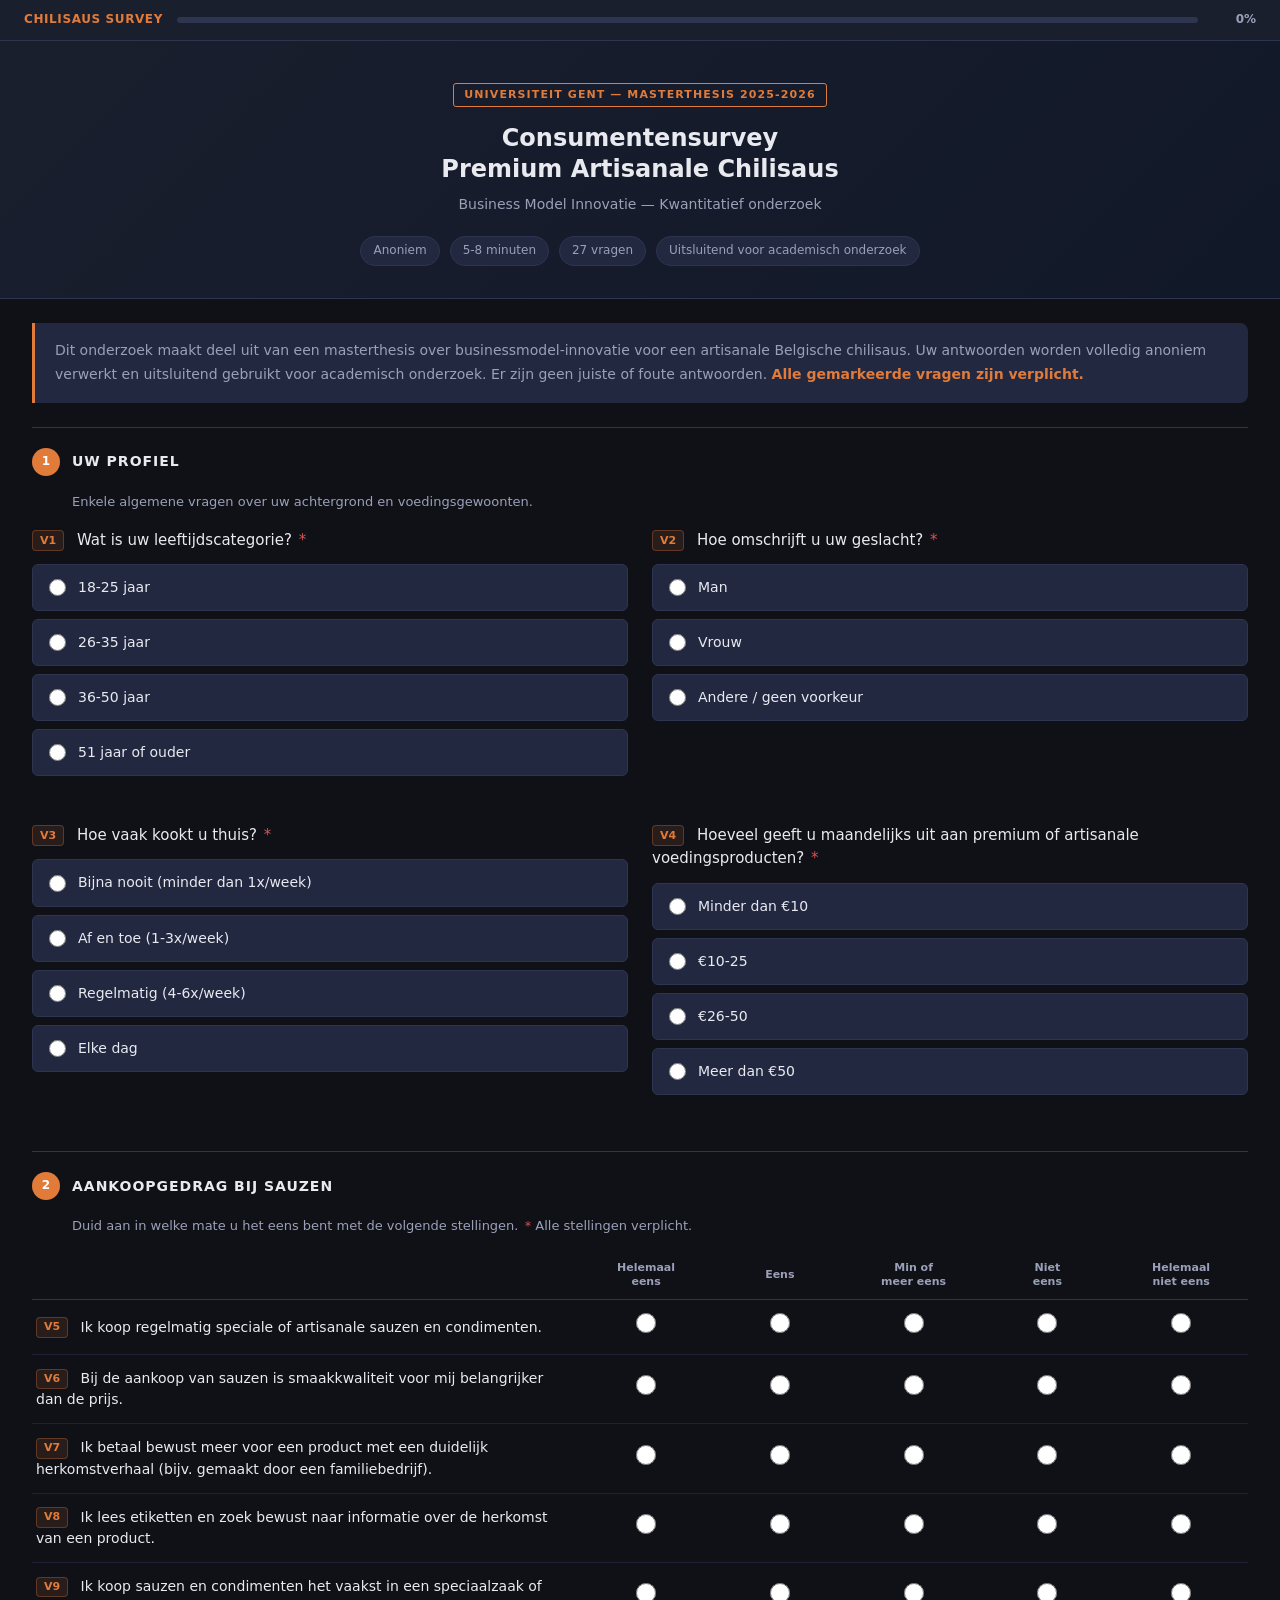
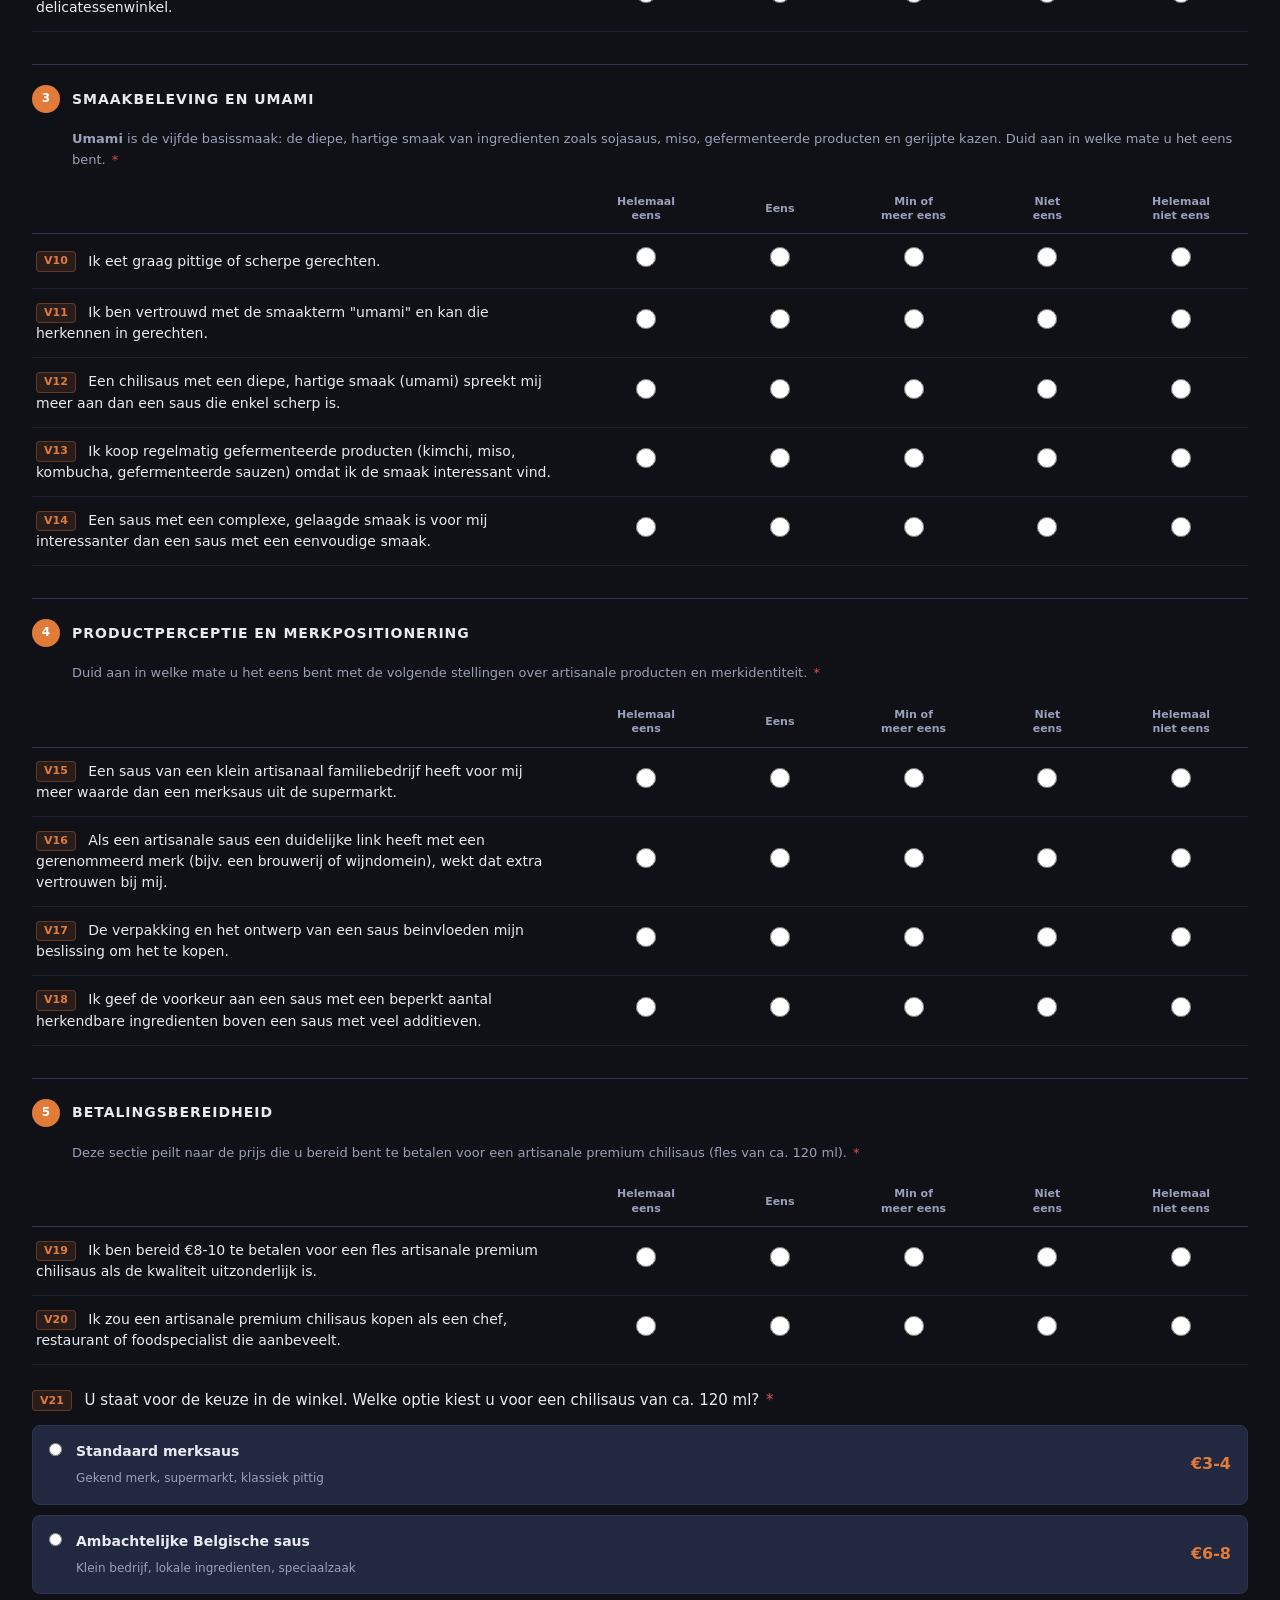
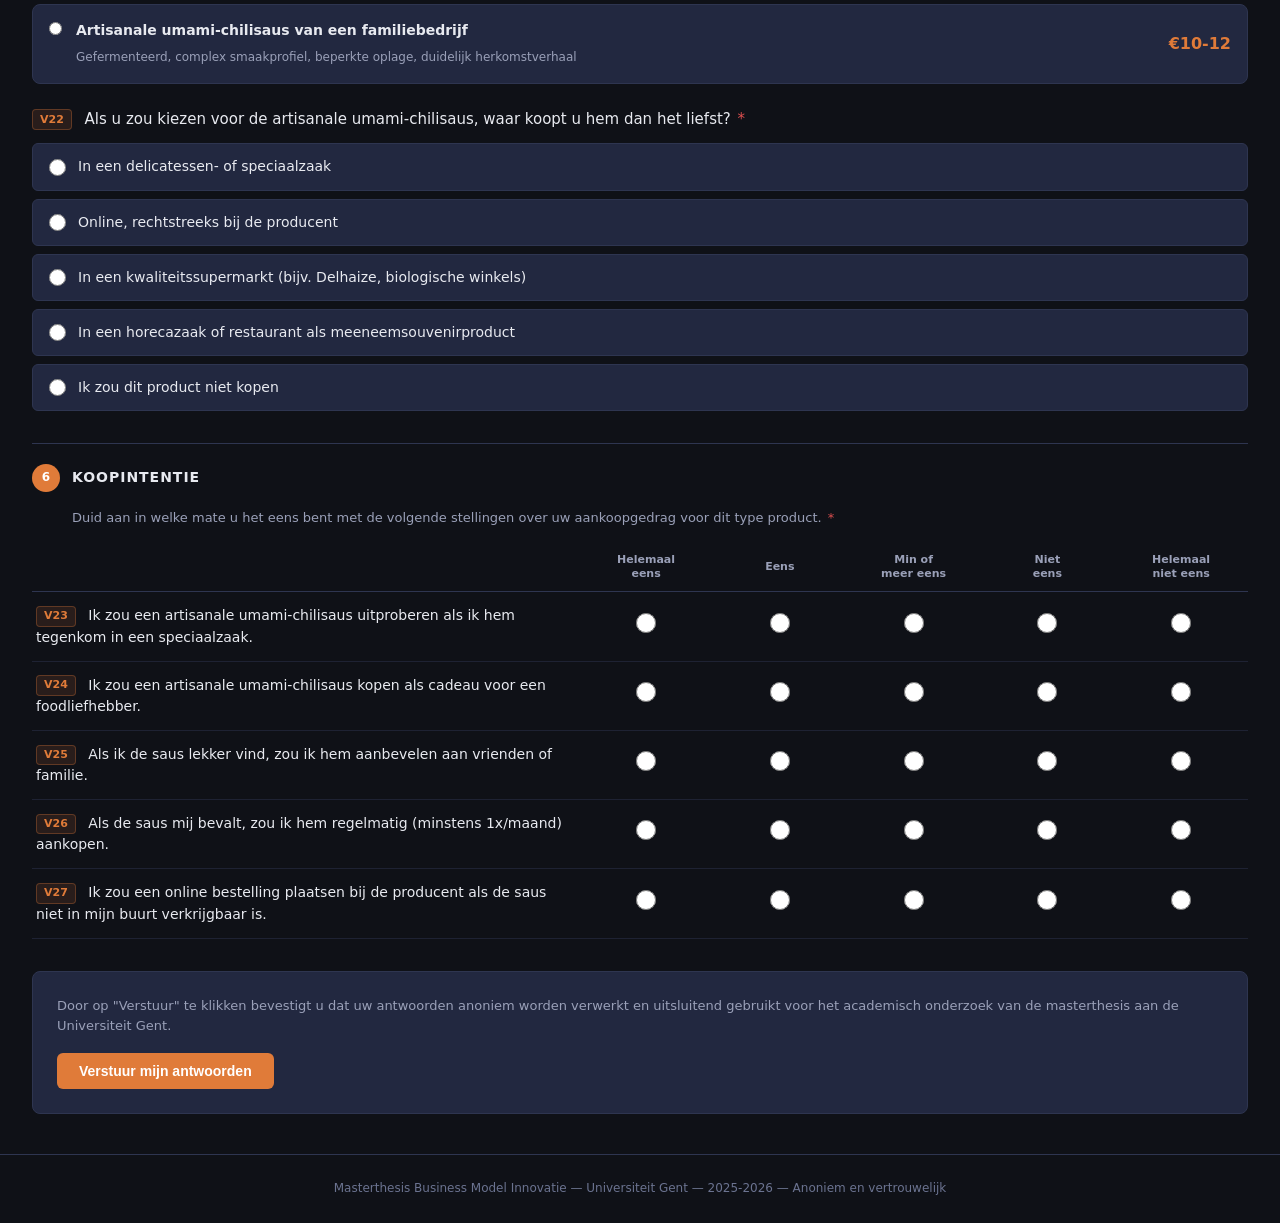
==== index.html @ 8c5927e6 "Add files via upload" ====
<!DOCTYPE html>
<html lang="nl">
<head>
  <meta charset="UTF-8">
  <meta name="viewport" content="width=device-width, initial-scale=1.0">
  <title>Consumentensurvey - Premium Artisanale Chilisaus</title>
  <link rel="stylesheet" href="style.css">
</head>
<body>

<!-- Progress bar -->
<div class="progress-bar-wrap" id="progressBar">
  <span class="progress-logo">Chilisaus Survey</span>
  <div class="progress-track">
    <div class="progress-fill" id="progressFill"></div>
  </div>
  <span class="progress-label" id="progressLabel">0%</span>
</div>

<!-- Main form -->
<div id="surveyForm">

  <!-- Header -->
  <div class="survey-header">
    <span class="ugent-tag">Universiteit Gent &mdash; Masterthesis 2025-2026</span>
    <h1>Consumentensurvey<br>Premium Artisanale Chilisaus</h1>
    <p class="subtitle">Business Model Innovatie &mdash; Kwantitatief onderzoek</p>
    <div class="survey-pills">
      <span class="survey-pill">Anoniem</span>
      <span class="survey-pill">5-8 minuten</span>
      <span class="survey-pill">27 vragen</span>
      <span class="survey-pill">Uitsluitend voor academisch onderzoek</span>
    </div>
  </div>

  <!-- Intro -->
  <div class="intro-box">
    Dit onderzoek maakt deel uit van een masterthesis over businessmodel-innovatie voor een artisanale Belgische chilisaus.
    Uw antwoorden worden volledig anoniem verwerkt en uitsluitend gebruikt voor academisch onderzoek.
    Er zijn geen juiste of foute antwoorden. <strong>Alle gemarkeerde vragen zijn verplicht.</strong>
  </div>

  <form id="theForm" novalidate>

    <!-- ── SECTION 1: Profiel ── -->
    <div class="survey-section">
      <div class="section-header">
        <span class="section-num">1</span>
        <span class="section-title">Uw profiel</span>
      </div>
      <p class="section-desc">Enkele algemene vragen over uw achtergrond en voedingsgewoonten.</p>

      <div class="q-grid">

        <div class="question-block" id="block-q1">
          <p class="question-text"><span class="q-num">V1</span> Wat is uw leeftijdscategorie? <span class="required-star">*</span></p>
          <div class="mc-options" data-name="q1">
            <label class="mc-option"><input type="radio" name="q1" value="a"> 18-25 jaar</label>
            <label class="mc-option"><input type="radio" name="q1" value="b"> 26-35 jaar</label>
            <label class="mc-option"><input type="radio" name="q1" value="c"> 36-50 jaar</label>
            <label class="mc-option"><input type="radio" name="q1" value="d"> 51 jaar of ouder</label>
          </div>
          <div class="field-error" id="err-q1">Gelieve een antwoord te selecteren.</div>
        </div>

        <div class="question-block" id="block-q2">
          <p class="question-text"><span class="q-num">V2</span> Hoe omschrijft u uw geslacht? <span class="required-star">*</span></p>
          <div class="mc-options" data-name="q2">
            <label class="mc-option"><input type="radio" name="q2" value="a"> Man</label>
            <label class="mc-option"><input type="radio" name="q2" value="b"> Vrouw</label>
            <label class="mc-option"><input type="radio" name="q2" value="c"> Andere / geen voorkeur</label>
          </div>
          <div class="field-error" id="err-q2">Gelieve een antwoord te selecteren.</div>
        </div>

        <div class="question-block" id="block-q3">
          <p class="question-text"><span class="q-num">V3</span> Hoe vaak kookt u thuis? <span class="required-star">*</span></p>
          <div class="mc-options" data-name="q3">
            <label class="mc-option"><input type="radio" name="q3" value="a"> Bijna nooit (minder dan 1x/week)</label>
            <label class="mc-option"><input type="radio" name="q3" value="b"> Af en toe (1-3x/week)</label>
            <label class="mc-option"><input type="radio" name="q3" value="c"> Regelmatig (4-6x/week)</label>
            <label class="mc-option"><input type="radio" name="q3" value="d"> Elke dag</label>
          </div>
          <div class="field-error" id="err-q3">Gelieve een antwoord te selecteren.</div>
        </div>

        <div class="question-block" id="block-q4">
          <p class="question-text"><span class="q-num">V4</span> Hoeveel geeft u maandelijks uit aan premium of artisanale voedingsproducten? <span class="required-star">*</span></p>
          <div class="mc-options" data-name="q4">
            <label class="mc-option"><input type="radio" name="q4" value="a"> Minder dan &euro;10</label>
            <label class="mc-option"><input type="radio" name="q4" value="b"> &euro;10-25</label>
            <label class="mc-option"><input type="radio" name="q4" value="c"> &euro;26-50</label>
            <label class="mc-option"><input type="radio" name="q4" value="d"> Meer dan &euro;50</label>
          </div>
          <div class="field-error" id="err-q4">Gelieve een antwoord te selecteren.</div>
        </div>

      </div><!-- /.q-grid -->
    </div>

    <!-- ── SECTION 2: Aankoopgedrag ── -->
    <div class="survey-section">
      <div class="section-header">
        <span class="section-num">2</span>
        <span class="section-title">Aankoopgedrag bij sauzen</span>
      </div>
      <p class="section-desc">Duid aan in welke mate u het eens bent met de volgende stellingen. <span class="required-star">*</span> Alle stellingen verplicht.</p>

      <div class="likert-wrap">
        <table class="likert-table" id="likert-s2">
          <thead>
            <tr>
              <th></th>
              <th>Helemaal<br>eens</th>
              <th>Eens</th>
              <th>Min of<br>meer eens</th>
              <th>Niet<br>eens</th>
              <th>Helemaal<br>niet eens</th>
            </tr>
          </thead>
          <tbody>
            <tr id="block-q5">
              <td><span class="q-num">V5</span> Ik koop regelmatig speciale of artisanale sauzen en condimenten.</td>
              <td><input class="likert-radio" type="radio" name="q5" value="5"></td>
              <td><input class="likert-radio" type="radio" name="q5" value="4"></td>
              <td><input class="likert-radio" type="radio" name="q5" value="3"></td>
              <td><input class="likert-radio" type="radio" name="q5" value="2"></td>
              <td><input class="likert-radio" type="radio" name="q5" value="1"></td>
            </tr>
            <tr id="block-q6">
              <td><span class="q-num">V6</span> Bij de aankoop van sauzen is smaakkwaliteit voor mij belangrijker dan de prijs.</td>
              <td><input class="likert-radio" type="radio" name="q6" value="5"></td>
              <td><input class="likert-radio" type="radio" name="q6" value="4"></td>
              <td><input class="likert-radio" type="radio" name="q6" value="3"></td>
              <td><input class="likert-radio" type="radio" name="q6" value="2"></td>
              <td><input class="likert-radio" type="radio" name="q6" value="1"></td>
            </tr>
            <tr id="block-q7">
              <td><span class="q-num">V7</span> Ik betaal bewust meer voor een product met een duidelijk herkomstverhaal (bijv. gemaakt door een familiebedrijf).</td>
              <td><input class="likert-radio" type="radio" name="q7" value="5"></td>
              <td><input class="likert-radio" type="radio" name="q7" value="4"></td>
              <td><input class="likert-radio" type="radio" name="q7" value="3"></td>
              <td><input class="likert-radio" type="radio" name="q7" value="2"></td>
              <td><input class="likert-radio" type="radio" name="q7" value="1"></td>
            </tr>
            <tr id="block-q8">
              <td><span class="q-num">V8</span> Ik lees etiketten en zoek bewust naar informatie over de herkomst van een product.</td>
              <td><input class="likert-radio" type="radio" name="q8" value="5"></td>
              <td><input class="likert-radio" type="radio" name="q8" value="4"></td>
              <td><input class="likert-radio" type="radio" name="q8" value="3"></td>
              <td><input class="likert-radio" type="radio" name="q8" value="2"></td>
              <td><input class="likert-radio" type="radio" name="q8" value="1"></td>
            </tr>
            <tr id="block-q9">
              <td><span class="q-num">V9</span> Ik koop sauzen en condimenten het vaakst in een speciaalzaak of delicatessenwinkel.</td>
              <td><input class="likert-radio" type="radio" name="q9" value="5"></td>
              <td><input class="likert-radio" type="radio" name="q9" value="4"></td>
              <td><input class="likert-radio" type="radio" name="q9" value="3"></td>
              <td><input class="likert-radio" type="radio" name="q9" value="2"></td>
              <td><input class="likert-radio" type="radio" name="q9" value="1"></td>
            </tr>
          </tbody>
        </table>
      </div>
      <div class="field-error" id="err-s2">Gelieve alle stellingen te beantwoorden.</div>
    </div>

    <!-- ── SECTION 3: Smaakbeleving ── -->
    <div class="survey-section">
      <div class="section-header">
        <span class="section-num">3</span>
        <span class="section-title">Smaakbeleving en umami</span>
      </div>
      <p class="section-desc"><strong>Umami</strong> is de vijfde basissmaak: de diepe, hartige smaak van ingredienten zoals sojasaus, miso, gefermenteerde producten en gerijpte kazen. Duid aan in welke mate u het eens bent. <span class="required-star">*</span></p>

      <div class="likert-wrap">
        <table class="likert-table" id="likert-s3">
          <thead>
            <tr>
              <th></th>
              <th>Helemaal<br>eens</th>
              <th>Eens</th>
              <th>Min of<br>meer eens</th>
              <th>Niet<br>eens</th>
              <th>Helemaal<br>niet eens</th>
            </tr>
          </thead>
          <tbody>
            <tr id="block-q10">
              <td><span class="q-num">V10</span> Ik eet graag pittige of scherpe gerechten.</td>
              <td><input class="likert-radio" type="radio" name="q10" value="5"></td>
              <td><input class="likert-radio" type="radio" name="q10" value="4"></td>
              <td><input class="likert-radio" type="radio" name="q10" value="3"></td>
              <td><input class="likert-radio" type="radio" name="q10" value="2"></td>
              <td><input class="likert-radio" type="radio" name="q10" value="1"></td>
            </tr>
            <tr id="block-q11">
              <td><span class="q-num">V11</span> Ik ben vertrouwd met de smaakterm "umami" en kan die herkennen in gerechten.</td>
              <td><input class="likert-radio" type="radio" name="q11" value="5"></td>
              <td><input class="likert-radio" type="radio" name="q11" value="4"></td>
              <td><input class="likert-radio" type="radio" name="q11" value="3"></td>
              <td><input class="likert-radio" type="radio" name="q11" value="2"></td>
              <td><input class="likert-radio" type="radio" name="q11" value="1"></td>
            </tr>
            <tr id="block-q12">
              <td><span class="q-num">V12</span> Een chilisaus met een diepe, hartige smaak (umami) spreekt mij meer aan dan een saus die enkel scherp is.</td>
              <td><input class="likert-radio" type="radio" name="q12" value="5"></td>
              <td><input class="likert-radio" type="radio" name="q12" value="4"></td>
              <td><input class="likert-radio" type="radio" name="q12" value="3"></td>
              <td><input class="likert-radio" type="radio" name="q12" value="2"></td>
              <td><input class="likert-radio" type="radio" name="q12" value="1"></td>
            </tr>
            <tr id="block-q13">
              <td><span class="q-num">V13</span> Ik koop regelmatig gefermenteerde producten (kimchi, miso, kombucha, gefermenteerde sauzen) omdat ik de smaak interessant vind.</td>
              <td><input class="likert-radio" type="radio" name="q13" value="5"></td>
              <td><input class="likert-radio" type="radio" name="q13" value="4"></td>
              <td><input class="likert-radio" type="radio" name="q13" value="3"></td>
              <td><input class="likert-radio" type="radio" name="q13" value="2"></td>
              <td><input class="likert-radio" type="radio" name="q13" value="1"></td>
            </tr>
            <tr id="block-q14">
              <td><span class="q-num">V14</span> Een saus met een complexe, gelaagde smaak is voor mij interessanter dan een saus met een eenvoudige smaak.</td>
              <td><input class="likert-radio" type="radio" name="q14" value="5"></td>
              <td><input class="likert-radio" type="radio" name="q14" value="4"></td>
              <td><input class="likert-radio" type="radio" name="q14" value="3"></td>
              <td><input class="likert-radio" type="radio" name="q14" value="2"></td>
              <td><input class="likert-radio" type="radio" name="q14" value="1"></td>
            </tr>
          </tbody>
        </table>
      </div>
      <div class="field-error" id="err-s3">Gelieve alle stellingen te beantwoorden.</div>
    </div>

    <!-- ── SECTION 4: Productperceptie ── -->
    <div class="survey-section">
      <div class="section-header">
        <span class="section-num">4</span>
        <span class="section-title">Productperceptie en merkpositionering</span>
      </div>
      <p class="section-desc">Duid aan in welke mate u het eens bent met de volgende stellingen over artisanale producten en merkidentiteit. <span class="required-star">*</span></p>

      <div class="likert-wrap">
        <table class="likert-table" id="likert-s4">
          <thead>
            <tr>
              <th></th>
              <th>Helemaal<br>eens</th>
              <th>Eens</th>
              <th>Min of<br>meer eens</th>
              <th>Niet<br>eens</th>
              <th>Helemaal<br>niet eens</th>
            </tr>
          </thead>
          <tbody>
            <tr id="block-q15">
              <td><span class="q-num">V15</span> Een saus van een klein artisanaal familiebedrijf heeft voor mij meer waarde dan een merksaus uit de supermarkt.</td>
              <td><input class="likert-radio" type="radio" name="q15" value="5"></td>
              <td><input class="likert-radio" type="radio" name="q15" value="4"></td>
              <td><input class="likert-radio" type="radio" name="q15" value="3"></td>
              <td><input class="likert-radio" type="radio" name="q15" value="2"></td>
              <td><input class="likert-radio" type="radio" name="q15" value="1"></td>
            </tr>
            <tr id="block-q16">
              <td><span class="q-num">V16</span> Als een artisanale saus een duidelijke link heeft met een gerenommeerd merk (bijv. een brouwerij of wijndomein), wekt dat extra vertrouwen bij mij.</td>
              <td><input class="likert-radio" type="radio" name="q16" value="5"></td>
              <td><input class="likert-radio" type="radio" name="q16" value="4"></td>
              <td><input class="likert-radio" type="radio" name="q16" value="3"></td>
              <td><input class="likert-radio" type="radio" name="q16" value="2"></td>
              <td><input class="likert-radio" type="radio" name="q16" value="1"></td>
            </tr>
            <tr id="block-q17">
              <td><span class="q-num">V17</span> De verpakking en het ontwerp van een saus beinvloeden mijn beslissing om het te kopen.</td>
              <td><input class="likert-radio" type="radio" name="q17" value="5"></td>
              <td><input class="likert-radio" type="radio" name="q17" value="4"></td>
              <td><input class="likert-radio" type="radio" name="q17" value="3"></td>
              <td><input class="likert-radio" type="radio" name="q17" value="2"></td>
              <td><input class="likert-radio" type="radio" name="q17" value="1"></td>
            </tr>
            <tr id="block-q18">
              <td><span class="q-num">V18</span> Ik geef de voorkeur aan een saus met een beperkt aantal herkendbare ingredienten boven een saus met veel additieven.</td>
              <td><input class="likert-radio" type="radio" name="q18" value="5"></td>
              <td><input class="likert-radio" type="radio" name="q18" value="4"></td>
              <td><input class="likert-radio" type="radio" name="q18" value="3"></td>
              <td><input class="likert-radio" type="radio" name="q18" value="2"></td>
              <td><input class="likert-radio" type="radio" name="q18" value="1"></td>
            </tr>
          </tbody>
        </table>
      </div>
      <div class="field-error" id="err-s4">Gelieve alle stellingen te beantwoorden.</div>
    </div>

    <!-- ── SECTION 5: Betalingsbereidheid ── -->
    <div class="survey-section">
      <div class="section-header">
        <span class="section-num">5</span>
        <span class="section-title">Betalingsbereidheid</span>
      </div>
      <p class="section-desc">Deze sectie peilt naar de prijs die u bereid bent te betalen voor een artisanale premium chilisaus (fles van ca. 120 ml). <span class="required-star">*</span></p>

      <div class="likert-wrap" style="margin-bottom:24px;">
        <table class="likert-table" id="likert-s5">
          <thead>
            <tr>
              <th></th>
              <th>Helemaal<br>eens</th>
              <th>Eens</th>
              <th>Min of<br>meer eens</th>
              <th>Niet<br>eens</th>
              <th>Helemaal<br>niet eens</th>
            </tr>
          </thead>
          <tbody>
            <tr id="block-q19">
              <td><span class="q-num">V19</span> Ik ben bereid &euro;8-10 te betalen voor een fles artisanale premium chilisaus als de kwaliteit uitzonderlijk is.</td>
              <td><input class="likert-radio" type="radio" name="q19" value="5"></td>
              <td><input class="likert-radio" type="radio" name="q19" value="4"></td>
              <td><input class="likert-radio" type="radio" name="q19" value="3"></td>
              <td><input class="likert-radio" type="radio" name="q19" value="2"></td>
              <td><input class="likert-radio" type="radio" name="q19" value="1"></td>
            </tr>
            <tr id="block-q20">
              <td><span class="q-num">V20</span> Ik zou een artisanale premium chilisaus kopen als een chef, restaurant of foodspecialist die aanbeveelt.</td>
              <td><input class="likert-radio" type="radio" name="q20" value="5"></td>
              <td><input class="likert-radio" type="radio" name="q20" value="4"></td>
              <td><input class="likert-radio" type="radio" name="q20" value="3"></td>
              <td><input class="likert-radio" type="radio" name="q20" value="2"></td>
              <td><input class="likert-radio" type="radio" name="q20" value="1"></td>
            </tr>
          </tbody>
        </table>
      </div>
      <div class="field-error" id="err-s5a">Gelieve alle stellingen te beantwoorden.</div>

      <div class="question-block" id="block-q21">
        <p class="question-text"><span class="q-num">V21</span> U staat voor de keuze in de winkel. Welke optie kiest u voor een chilisaus van ca. 120 ml? <span class="required-star">*</span></p>
        <div class="price-choice">
          <label class="price-card">
            <input type="radio" name="q21" value="a">
            <div class="price-card-label">
              <strong>Standaard merksaus</strong>
              <span>Gekend merk, supermarkt, klassiek pittig</span>
            </div>
            <span class="price-tag">&euro;3-4</span>
          </label>
          <label class="price-card">
            <input type="radio" name="q21" value="b">
            <div class="price-card-label">
              <strong>Ambachtelijke Belgische saus</strong>
              <span>Klein bedrijf, lokale ingredienten, speciaalzaak</span>
            </div>
            <span class="price-tag">&euro;6-8</span>
          </label>
          <label class="price-card">
            <input type="radio" name="q21" value="c">
            <div class="price-card-label">
              <strong>Artisanale umami-chilisaus van een familiebedrijf</strong>
              <span>Gefermenteerd, complex smaakprofiel, beperkte oplage, duidelijk herkomstverhaal</span>
            </div>
            <span class="price-tag">&euro;10-12</span>
          </label>
        </div>
        <div class="field-error" id="err-q21">Gelieve een optie te selecteren.</div>
      </div>

      <div class="question-block" id="block-q22">
        <p class="question-text"><span class="q-num">V22</span> Als u zou kiezen voor de artisanale umami-chilisaus, waar koopt u hem dan het liefst? <span class="required-star">*</span></p>
        <div class="mc-options" data-name="q22">
          <label class="mc-option"><input type="radio" name="q22" value="a"> In een delicatessen- of speciaalzaak</label>
          <label class="mc-option"><input type="radio" name="q22" value="b"> Online, rechtstreeks bij de producent</label>
          <label class="mc-option"><input type="radio" name="q22" value="c"> In een kwaliteitssupermarkt (bijv. Delhaize, biologische winkels)</label>
          <label class="mc-option"><input type="radio" name="q22" value="d"> In een horecazaak of restaurant als meeneemsouvenirproduct</label>
          <label class="mc-option"><input type="radio" name="q22" value="e"> Ik zou dit product niet kopen</label>
        </div>
        <div class="field-error" id="err-q22">Gelieve een antwoord te selecteren.</div>
      </div>
    </div>

    <!-- ── SECTION 6: Koopintentie ── -->
    <div class="survey-section">
      <div class="section-header">
        <span class="section-num">6</span>
        <span class="section-title">Koopintentie</span>
      </div>
      <p class="section-desc">Duid aan in welke mate u het eens bent met de volgende stellingen over uw aankoopgedrag voor dit type product. <span class="required-star">*</span></p>

      <div class="likert-wrap">
        <table class="likert-table" id="likert-s6">
          <thead>
            <tr>
              <th></th>
              <th>Helemaal<br>eens</th>
              <th>Eens</th>
              <th>Min of<br>meer eens</th>
              <th>Niet<br>eens</th>
              <th>Helemaal<br>niet eens</th>
            </tr>
          </thead>
          <tbody>
            <tr id="block-q23">
              <td><span class="q-num">V23</span> Ik zou een artisanale umami-chilisaus uitproberen als ik hem tegenkom in een speciaalzaak.</td>
              <td><input class="likert-radio" type="radio" name="q23" value="5"></td>
              <td><input class="likert-radio" type="radio" name="q23" value="4"></td>
              <td><input class="likert-radio" type="radio" name="q23" value="3"></td>
              <td><input class="likert-radio" type="radio" name="q23" value="2"></td>
              <td><input class="likert-radio" type="radio" name="q23" value="1"></td>
            </tr>
            <tr id="block-q24">
              <td><span class="q-num">V24</span> Ik zou een artisanale umami-chilisaus kopen als cadeau voor een foodliefhebber.</td>
              <td><input class="likert-radio" type="radio" name="q24" value="5"></td>
              <td><input class="likert-radio" type="radio" name="q24" value="4"></td>
              <td><input class="likert-radio" type="radio" name="q24" value="3"></td>
              <td><input class="likert-radio" type="radio" name="q24" value="2"></td>
              <td><input class="likert-radio" type="radio" name="q24" value="1"></td>
            </tr>
            <tr id="block-q25">
              <td><span class="q-num">V25</span> Als ik de saus lekker vind, zou ik hem aanbevelen aan vrienden of familie.</td>
              <td><input class="likert-radio" type="radio" name="q25" value="5"></td>
              <td><input class="likert-radio" type="radio" name="q25" value="4"></td>
              <td><input class="likert-radio" type="radio" name="q25" value="3"></td>
              <td><input class="likert-radio" type="radio" name="q25" value="2"></td>
              <td><input class="likert-radio" type="radio" name="q25" value="1"></td>
            </tr>
            <tr id="block-q26">
              <td><span class="q-num">V26</span> Als de saus mij bevalt, zou ik hem regelmatig (minstens 1x/maand) aankopen.</td>
              <td><input class="likert-radio" type="radio" name="q26" value="5"></td>
              <td><input class="likert-radio" type="radio" name="q26" value="4"></td>
              <td><input class="likert-radio" type="radio" name="q26" value="3"></td>
              <td><input class="likert-radio" type="radio" name="q26" value="2"></td>
              <td><input class="likert-radio" type="radio" name="q26" value="1"></td>
            </tr>
            <tr id="block-q27">
              <td><span class="q-num">V27</span> Ik zou een online bestelling plaatsen bij de producent als de saus niet in mijn buurt verkrijgbaar is.</td>
              <td><input class="likert-radio" type="radio" name="q27" value="5"></td>
              <td><input class="likert-radio" type="radio" name="q27" value="4"></td>
              <td><input class="likert-radio" type="radio" name="q27" value="3"></td>
              <td><input class="likert-radio" type="radio" name="q27" value="2"></td>
              <td><input class="likert-radio" type="radio" name="q27" value="1"></td>
            </tr>
          </tbody>
        </table>
      </div>
      <div class="field-error" id="err-s6">Gelieve alle stellingen te beantwoorden.</div>
    </div>

    <!-- ── Submit ── -->
    <div class="submit-section">
      <p class="submit-note">
        Door op "Verstuur" te klikken bevestigt u dat uw antwoorden anoniem worden verwerkt en uitsluitend gebruikt voor het academisch onderzoek van de masterthesis aan de Universiteit Gent.
      </p>
      <button type="submit" class="btn btn-primary" id="submitBtn">
        Verstuur mijn antwoorden
      </button>
      <div class="submit-error" id="submitError">
        Gelieve alle verplichte vragen in te vullen voor u de enquete verstuurt.
      </div>
    </div>

  </form><!-- /#theForm -->

  <!-- Footer -->
  <div class="survey-footer">
    Masterthesis Business Model Innovatie &mdash; Universiteit Gent &mdash; 2025-2026 &mdash;
    Anoniem en vertrouwelijk
  </div>

</div><!-- /#surveyForm -->

<!-- Success screen -->
<div class="success-screen" id="successScreen">
  <div class="success-icon">&#10003;</div>
  <h2>Hartelijk dank!</h2>
  <p>Uw antwoorden zijn succesvol ontvangen. Ze worden anoniem verwerkt als onderdeel van het kwantitatief onderzoek van de masterthesis.</p>
</div>

<script>
  // ── Configuratie: vul hier uw Web3Forms sleutel in ────────────────────
  // Stap 1: ga naar https://web3forms.com
  // Stap 2: voer uw e-mailadres in en klik "Create your Access Key"
  // Stap 3: plak de sleutel hieronder tussen de aanhalingstekens
  const WEB3FORMS_KEY = '1b911d80-e0be-45a3-ba13-766817093abf';

  // ── Progress tracking ─────────────────────────────────────────────────
  const REQUIRED_SINGLES = ['q1','q2','q3','q4','q21','q22'];
  const REQUIRED_LIKERT_GROUPS = {
    's2': ['q5','q6','q7','q8','q9'],
    's3': ['q10','q11','q12','q13','q14'],
    's4': ['q15','q16','q17','q18'],
    's5a': ['q19','q20'],
    's6': ['q23','q24','q25','q26','q27']
  };
  const TOTAL_QUESTIONS = 27;

  function getAnsweredCount() {
    let count = 0;
    for (const name of REQUIRED_SINGLES) {
      if (document.querySelector(`input[name="${name}"]:checked`)) count++;
    }
    for (const keys of Object.values(REQUIRED_LIKERT_GROUPS)) {
      for (const k of keys) {
        if (document.querySelector(`input[name="${k}"]:checked`)) count++;
      }
    }
    return count;
  }

  function updateProgress() {
    const done = getAnsweredCount();
    const pct = Math.round((done / TOTAL_QUESTIONS) * 100);
    document.getElementById('progressFill').style.width = pct + '%';
    document.getElementById('progressLabel').textContent = pct + '%';
  }

  document.getElementById('theForm').addEventListener('change', updateProgress);

  // ── Highlight selected MC options ─────────────────────────────────────
  document.querySelectorAll('.mc-option input[type="radio"]').forEach(input => {
    input.addEventListener('change', () => {
      const name = input.name;
      document.querySelectorAll(`input[name="${name}"]`).forEach(i => {
        i.closest('.mc-option').classList.remove('selected');
      });
      input.closest('.mc-option').classList.add('selected');
    });
  });

  // Highlight price cards
  document.querySelectorAll('.price-card input[type="radio"]').forEach(input => {
    input.addEventListener('change', () => {
      document.querySelectorAll('.price-card').forEach(c => c.classList.remove('selected'));
      input.closest('.price-card').classList.add('selected');
    });
  });

  // ── Validation ────────────────────────────────────────────────────────
  function validate() {
    let valid = true;

    // Single MC questions
    for (const name of REQUIRED_SINGLES) {
      const answered = !!document.querySelector(`input[name="${name}"]:checked`);
      const errEl = document.getElementById(`err-${name}`);
      if (errEl) errEl.classList.toggle('visible', !answered);
      if (!answered) valid = false;
    }

    // Likert groups
    for (const [group, keys] of Object.entries(REQUIRED_LIKERT_GROUPS)) {
      let groupComplete = true;
      for (const k of keys) {
        if (!document.querySelector(`input[name="${k}"]:checked`)) {
          groupComplete = false;
          break;
        }
      }
      const errEl = document.getElementById(`err-${group}`);
      if (errEl) errEl.classList.toggle('visible', !groupComplete);
      if (!groupComplete) valid = false;
    }

    return valid;
  }

  // ── Collect form data ─────────────────────────────────────────────────
  function collectData() {
    const data = {};
    for (let i = 1; i <= 27; i++) {
      const key = `q${i}`;
      const el = document.querySelector(`input[name="${key}"]:checked`);
      data[key] = el ? el.value : '';
    }
    return data;
  }

  // ── UUID generator (no server needed) ────────────────────────────────
  function makeUUID() {
    return 'xxxxxxxx-xxxx-4xxx-yxxx-xxxxxxxxxxxx'.replace(/[xy]/g, c => {
      const r = Math.random() * 16 | 0;
      return (c === 'x' ? r : (r & 0x3 | 0x8)).toString(16);
    });
  }

  // ── Save response to localStorage ─────────────────────────────────────
  function saveToLocalStorage(record) {
    const key = 'survey_chilisaus_responses';
    const existing = JSON.parse(localStorage.getItem(key) || '[]');
    existing.push(record);
    localStorage.setItem(key, JSON.stringify(existing));
  }

  // ── Submit ────────────────────────────────────────────────────────────
  document.getElementById('theForm').addEventListener('submit', async (e) => {
    e.preventDefault();

    const errDiv = document.getElementById('submitError');

    if (!validate()) {
      errDiv.classList.add('visible');
      const firstErr = document.querySelector('.field-error.visible');
      if (firstErr) firstErr.scrollIntoView({ behavior: 'smooth', block: 'center' });
      return;
    }

    errDiv.classList.remove('visible');
    const btn = document.getElementById('submitBtn');
    btn.disabled = true;
    btn.textContent = 'Bezig met versturen...';

    const record = {
      response_id: makeUUID(),
      timestamp: new Date().toISOString(),
      ...collectData()
    };

    // Always save to localStorage first — works without any server
    saveToLocalStorage(record);

    // Send to Web3Forms if a key is configured
    if (WEB3FORMS_KEY && WEB3FORMS_KEY !== 'JOUW_SLEUTEL_HIER') {
      try {
        await fetch('https://api.web3forms.com/submit', {
          method: 'POST',
          headers: { 'Content-Type': 'application/json' },
          body: JSON.stringify({
            access_key: WEB3FORMS_KEY,
            subject: 'Nieuwe surveyrespons - Chilisaus thesis',
            from_name: 'Survey Chilisaus',
            ...record
          })
        });
      } catch (_) {
        // Netwerkfout — localStorage-opslag is voldoende als backup
      }
    }

    // Optionally also send to local Node.js API if running
    try {
      await fetch('/api/submit', {
        method: 'POST',
        headers: { 'Content-Type': 'application/json' },
        body: JSON.stringify(record)
      });
    } catch (_) { /* server niet actief */ }

    // Always show success
    document.getElementById('surveyForm').style.display = 'none';
    document.getElementById('progressBar').style.display = 'none';
    document.getElementById('successScreen').classList.add('visible');
    window.scrollTo(0, 0);

  });
</script>

</body>
</html>
---- style.css ----
/* ============================================================
   Survey system — shared dark-mode stylesheet
   Premium Artisanale Chilisaus — Master thesis UGent 2025-2026
   ============================================================ */

*, *::before, *::after { box-sizing: border-box; margin: 0; padding: 0; }

:root {
  --bg:        #0f1117;
  --surface:   #1a1f2e;
  --surface2:  #222840;
  --border:    #2e3550;
  --accent:    #e07b39;
  --accent2:   #c45f20;
  --blue:      #4a7fcb;
  --text:      #e8eaf0;
  --text2:     #9aa0b8;
  --text3:     #6b7390;
  --success:   #3dba7e;
  --error:     #e05050;
  --radius:    8px;
  --font:      'Segoe UI', system-ui, -apple-system, sans-serif;
}

html { scroll-behavior: smooth; }

body {
  background: var(--bg);
  color: var(--text);
  font-family: var(--font);
  font-size: 15px;
  line-height: 1.65;
  min-height: 100vh;
}

/* ── Typography ──────────────────────────────────────────── */
h1, h2, h3, h4 { line-height: 1.3; font-weight: 700; }
a { color: var(--accent); text-decoration: none; }
a:hover { text-decoration: underline; }

/* ── Cards / surfaces ────────────────────────────────────── */
.card {
  background: var(--surface);
  border: 1px solid var(--border);
  border-radius: var(--radius);
  padding: 24px;
}

/* ── Buttons ─────────────────────────────────────────────── */
.btn {
  display: inline-flex;
  align-items: center;
  gap: 8px;
  padding: 10px 22px;
  border: none;
  border-radius: 6px;
  font-size: 14px;
  font-weight: 600;
  cursor: pointer;
  transition: opacity 0.15s, transform 0.1s;
  text-decoration: none;
}
.btn:hover { opacity: 0.88; transform: translateY(-1px); }
.btn:active { transform: none; }

.btn-primary  { background: var(--accent);  color: #fff; }
.btn-secondary{ background: var(--surface2); color: var(--text); border: 1px solid var(--border); }
.btn-success  { background: var(--success); color: #fff; }
.btn-sm       { padding: 6px 14px; font-size: 13px; }

/* ── Progress bar ────────────────────────────────────────── */
.progress-bar-wrap {
  position: sticky;
  top: 0;
  z-index: 100;
  background: var(--surface);
  border-bottom: 1px solid var(--border);
  padding: 10px 24px;
  display: flex;
  align-items: center;
  gap: 14px;
}
.progress-track {
  flex: 1;
  height: 6px;
  background: var(--border);
  border-radius: 3px;
  overflow: hidden;
}
.progress-fill {
  height: 100%;
  background: var(--accent);
  border-radius: 3px;
  transition: width 0.3s ease;
  width: 0%;
}
.progress-label {
  font-size: 12px;
  font-weight: 600;
  color: var(--text2);
  white-space: nowrap;
  min-width: 44px;
  text-align: right;
}
.progress-logo {
  font-size: 12px;
  font-weight: 700;
  color: var(--accent);
  letter-spacing: 0.05em;
  text-transform: uppercase;
  white-space: nowrap;
}

/* ── Survey header ───────────────────────────────────────── */
.survey-header {
  background: linear-gradient(135deg, #1a1f2e 0%, #111828 100%);
  border-bottom: 1px solid var(--border);
  padding: 40px 32px 32px;
  text-align: center;
}
.survey-header .ugent-tag {
  display: inline-block;
  font-size: 11px;
  font-weight: 700;
  letter-spacing: 0.1em;
  text-transform: uppercase;
  color: var(--accent);
  border: 1px solid var(--accent);
  padding: 2px 10px;
  border-radius: 3px;
  margin-bottom: 16px;
}
.survey-header h1 {
  font-size: 24px;
  color: var(--text);
  margin-bottom: 8px;
}
.survey-header .subtitle {
  font-size: 14px;
  color: var(--text2);
  margin-bottom: 20px;
}
.survey-pills {
  display: flex;
  justify-content: center;
  flex-wrap: wrap;
  gap: 10px;
}
.survey-pill {
  font-size: 12px;
  color: var(--text2);
  background: var(--surface2);
  border: 1px solid var(--border);
  padding: 4px 12px;
  border-radius: 20px;
}

/* ── Intro box ───────────────────────────────────────────── */
.intro-box {
  margin: 24px 32px;
  background: var(--surface2);
  border-left: 3px solid var(--accent);
  border-radius: 0 var(--radius) var(--radius) 0;
  padding: 16px 20px;
  font-size: 14px;
  color: var(--text2);
  line-height: 1.7;
}
.intro-box strong { color: var(--accent); }

/* ── Survey sections ─────────────────────────────────────── */
.survey-section {
  margin: 0 32px 32px;
}
.section-header {
  display: flex;
  align-items: center;
  gap: 12px;
  padding: 20px 0 12px;
  border-top: 1px solid var(--border);
  margin-bottom: 8px;
}
.section-num {
  width: 28px;
  height: 28px;
  border-radius: 50%;
  background: var(--accent);
  color: #fff;
  font-size: 12px;
  font-weight: 700;
  display: flex;
  align-items: center;
  justify-content: center;
  flex-shrink: 0;
}
.section-title {
  font-size: 14px;
  font-weight: 700;
  text-transform: uppercase;
  letter-spacing: 0.07em;
  color: var(--text);
}
.section-desc {
  font-size: 13px;
  color: var(--text2);
  margin: -4px 0 16px 40px;
  line-height: 1.6;
}

/* ── Question block ──────────────────────────────────────── */
.question-block {
  margin-bottom: 24px;
}
.question-text {
  font-size: 15px;
  font-weight: 500;
  color: var(--text);
  margin-bottom: 12px;
  line-height: 1.55;
}
.q-num {
  display: inline-block;
  font-size: 11px;
  font-weight: 700;
  color: var(--accent);
  background: rgba(224, 123, 57, 0.12);
  border: 1px solid rgba(224, 123, 57, 0.3);
  padding: 1px 7px;
  border-radius: 4px;
  margin-right: 8px;
  vertical-align: middle;
}
.required-star { color: var(--error); margin-left: 2px; }

/* ── Radio / checkbox options ────────────────────────────── */
.mc-options {
  display: flex;
  flex-direction: column;
  gap: 8px;
}
.mc-option {
  display: flex;
  align-items: center;
  gap: 12px;
  padding: 11px 16px;
  background: var(--surface2);
  border: 1.5px solid var(--border);
  border-radius: 6px;
  cursor: pointer;
  font-size: 14px;
  color: var(--text);
  transition: border-color 0.15s, background 0.15s;
}
.mc-option:hover { border-color: var(--accent); background: rgba(224,123,57,0.06); }
.mc-option input[type="radio"],
.mc-option input[type="checkbox"] {
  width: 17px;
  height: 17px;
  accent-color: var(--accent);
  flex-shrink: 0;
  cursor: pointer;
}
.mc-option.selected {
  border-color: var(--accent);
  background: rgba(224,123,57,0.1);
}

/* ── Two-column demographics grid ────────────────────────── */
.q-grid {
  display: grid;
  grid-template-columns: 1fr 1fr;
  gap: 24px;
}
@media (max-width: 600px) {
  .q-grid { grid-template-columns: 1fr; }
}

/* ── Likert table ────────────────────────────────────────── */
.likert-wrap {
  overflow-x: auto;
  margin-bottom: 24px;
}
.likert-table {
  width: 100%;
  border-collapse: collapse;
  table-layout: fixed;
  min-width: 520px;
}
.likert-table thead th {
  font-size: 11px;
  font-weight: 700;
  color: var(--text2);
  text-align: center;
  padding: 8px 4px 10px;
  border-bottom: 1px solid var(--border);
  line-height: 1.3;
  width: 11%;
}
.likert-table thead th:first-child {
  text-align: left;
  width: 45%;
  padding-left: 0;
}
.likert-table tbody tr {
  transition: background 0.1s;
}
.likert-table tbody tr:hover {
  background: rgba(255,255,255,0.025);
}
.likert-table tbody td {
  text-align: center;
  padding: 13px 4px;
  border-bottom: 1px solid rgba(46,53,80,0.5);
  vertical-align: middle;
}
.likert-table tbody td:first-child {
  text-align: left;
  font-size: 14px;
  color: var(--text);
  padding-right: 16px;
  line-height: 1.5;
}
.likert-radio {
  width: 20px;
  height: 20px;
  accent-color: var(--accent);
  cursor: pointer;
}
.likert-table tbody tr.answered td:first-child { color: var(--text2); }

/* ── Price choice cards ──────────────────────────────────── */
.price-choice {
  display: flex;
  flex-direction: column;
  gap: 10px;
}
.price-card {
  display: flex;
  align-items: flex-start;
  gap: 14px;
  padding: 14px 16px;
  background: var(--surface2);
  border: 1.5px solid var(--border);
  border-radius: 8px;
  cursor: pointer;
  transition: border-color 0.15s, background 0.15s;
}
.price-card:hover { border-color: var(--accent); background: rgba(224,123,57,0.06); }
.price-card.selected { border-color: var(--accent); background: rgba(224,123,57,0.1); }
.price-card input { margin-top: 3px; accent-color: var(--accent); flex-shrink: 0; }
.price-card-label { flex: 1; }
.price-card-label strong { display: block; font-size: 14px; color: var(--text); margin-bottom: 2px; }
.price-card-label span { font-size: 12px; color: var(--text2); }
.price-tag {
  font-size: 16px;
  font-weight: 700;
  color: var(--accent);
  white-space: nowrap;
  align-self: center;
}

/* ── Validation error ────────────────────────────────────── */
.field-error {
  display: none;
  font-size: 12px;
  color: var(--error);
  margin-top: 6px;
}
.field-error.visible { display: block; }
.error-outline { outline: 2px solid var(--error) !important; border-radius: 4px; }

/* ── Submit section ──────────────────────────────────────── */
.submit-section {
  margin: 0 32px 40px;
  padding: 24px;
  background: var(--surface2);
  border: 1px solid var(--border);
  border-radius: var(--radius);
}
.submit-note {
  font-size: 13px;
  color: var(--text2);
  margin-bottom: 16px;
  line-height: 1.6;
}
.submit-error {
  display: none;
  font-size: 13px;
  color: var(--error);
  margin-top: 12px;
}
.submit-error.visible { display: block; }

/* ── Success screen ──────────────────────────────────────── */
.success-screen {
  display: none;
  flex-direction: column;
  align-items: center;
  justify-content: center;
  min-height: 60vh;
  text-align: center;
  padding: 48px 32px;
}
.success-screen.visible { display: flex; }
.success-icon {
  font-size: 56px;
  margin-bottom: 24px;
}
.success-screen h2 {
  font-size: 24px;
  color: var(--success);
  margin-bottom: 12px;
}
.success-screen p {
  font-size: 14px;
  color: var(--text2);
  max-width: 400px;
  line-height: 1.7;
}

/* ── Survey footer ───────────────────────────────────────── */
.survey-footer {
  text-align: center;
  font-size: 12px;
  color: var(--text3);
  padding: 24px 32px;
  border-top: 1px solid var(--border);
}

/* ── Dashboard layout ────────────────────────────────────── */
.dash-layout {
  display: flex;
  min-height: 100vh;
}
.dash-sidebar {
  width: 220px;
  flex-shrink: 0;
  background: var(--surface);
  border-right: 1px solid var(--border);
  padding: 24px 16px;
  position: sticky;
  top: 0;
  height: 100vh;
  overflow-y: auto;
}
.dash-sidebar .logo {
  font-size: 13px;
  font-weight: 800;
  color: var(--accent);
  letter-spacing: 0.06em;
  text-transform: uppercase;
  margin-bottom: 24px;
  display: block;
}
.dash-nav a {
  display: block;
  padding: 7px 12px;
  font-size: 13px;
  color: var(--text2);
  border-radius: 5px;
  margin-bottom: 2px;
  text-decoration: none;
  transition: background 0.1s, color 0.1s;
}
.dash-nav a:hover { background: var(--surface2); color: var(--text); }
.dash-nav a.active { background: rgba(224,123,57,0.12); color: var(--accent); font-weight: 600; }

.dash-main {
  flex: 1;
  padding: 32px 36px;
  overflow-y: auto;
  max-width: 1100px;
}
.dash-header {
  display: flex;
  align-items: center;
  justify-content: space-between;
  margin-bottom: 32px;
  flex-wrap: wrap;
  gap: 12px;
}
.dash-header h1 { font-size: 22px; color: var(--text); }
.dash-header .token-form {
  display: flex;
  gap: 8px;
  align-items: center;
}
.dash-header .token-form input {
  background: var(--surface2);
  border: 1px solid var(--border);
  color: var(--text);
  padding: 7px 12px;
  border-radius: 5px;
  font-size: 13px;
  width: 160px;
}

/* ── Stat cards ──────────────────────────────────────────── */
.stat-cards {
  display: grid;
  grid-template-columns: repeat(auto-fill, minmax(160px, 1fr));
  gap: 16px;
  margin-bottom: 36px;
}
.stat-card {
  background: var(--surface);
  border: 1px solid var(--border);
  border-radius: var(--radius);
  padding: 20px 16px;
  text-align: center;
}
.stat-card .val {
  font-size: 32px;
  font-weight: 800;
  color: var(--accent);
  display: block;
  line-height: 1;
  margin-bottom: 6px;
}
.stat-card .lbl {
  font-size: 12px;
  color: var(--text2);
  font-weight: 600;
  text-transform: uppercase;
  letter-spacing: 0.06em;
}

/* ── Chart section ───────────────────────────────────────── */
.chart-section {
  margin-bottom: 40px;
}
.chart-section-title {
  font-size: 13px;
  font-weight: 700;
  text-transform: uppercase;
  letter-spacing: 0.07em;
  color: var(--accent);
  margin-bottom: 16px;
  padding-bottom: 8px;
  border-bottom: 1px solid var(--border);
}
.chart-grid {
  display: grid;
  grid-template-columns: repeat(auto-fill, minmax(340px, 1fr));
  gap: 20px;
}
.chart-card {
  background: var(--surface);
  border: 1px solid var(--border);
  border-radius: var(--radius);
  padding: 20px;
}
.chart-card h4 {
  font-size: 12px;
  color: var(--text2);
  margin-bottom: 4px;
  font-weight: 600;
}
.chart-card .q-full {
  font-size: 13px;
  color: var(--text);
  margin-bottom: 14px;
  line-height: 1.5;
}
.chart-card canvas { max-height: 200px; }
.stats-row {
  display: flex;
  gap: 16px;
  flex-wrap: wrap;
  margin-top: 12px;
  padding-top: 12px;
  border-top: 1px solid var(--border);
}
.stats-row .s {
  font-size: 12px;
  color: var(--text2);
}
.stats-row .s span { font-weight: 700; color: var(--text); }

/* ── Cronbach table ──────────────────────────────────────── */
.cronbach-table {
  width: 100%;
  border-collapse: collapse;
  font-size: 14px;
  margin-bottom: 32px;
}
.cronbach-table th {
  text-align: left;
  padding: 10px 14px;
  font-size: 11px;
  font-weight: 700;
  text-transform: uppercase;
  letter-spacing: 0.06em;
  color: var(--text2);
  border-bottom: 1px solid var(--border);
}
.cronbach-table td {
  padding: 11px 14px;
  border-bottom: 1px solid rgba(46,53,80,0.4);
  color: var(--text);
}
.cronbach-table td.alpha-good { color: var(--success); font-weight: 700; }
.cronbach-table td.alpha-ok   { color: #e0c040; font-weight: 700; }
.cronbach-table td.alpha-bad  { color: var(--error); font-weight: 700; }

/* ── Timeline chart ──────────────────────────────────────── */
.timeline-card {
  background: var(--surface);
  border: 1px solid var(--border);
  border-radius: var(--radius);
  padding: 20px;
  margin-bottom: 32px;
}
.timeline-card h3 { font-size: 14px; color: var(--text); margin-bottom: 16px; }
.timeline-card canvas { max-height: 160px; }

/* ── Export box ──────────────────────────────────────────── */
.export-box {
  background: var(--surface);
  border: 1px solid var(--border);
  border-radius: var(--radius);
  padding: 24px;
  margin-bottom: 32px;
}
.export-box h3 { font-size: 15px; margin-bottom: 8px; }
.export-box p { font-size: 13px; color: var(--text2); margin-bottom: 16px; }
.export-btns { display: flex; flex-wrap: wrap; gap: 10px; }

/* ── Login overlay ───────────────────────────────────────── */
.login-overlay {
  position: fixed;
  inset: 0;
  background: rgba(15,17,23,0.97);
  display: flex;
  align-items: center;
  justify-content: center;
  z-index: 1000;
}
.login-box {
  background: var(--surface);
  border: 1px solid var(--border);
  border-radius: var(--radius);
  padding: 40px 36px;
  width: 100%;
  max-width: 360px;
  text-align: center;
}
.login-box h2 { margin-bottom: 8px; color: var(--text); }
.login-box p { font-size: 13px; color: var(--text2); margin-bottom: 24px; }
.login-box input {
  width: 100%;
  background: var(--surface2);
  border: 1px solid var(--border);
  color: var(--text);
  padding: 10px 14px;
  border-radius: 6px;
  font-size: 14px;
  margin-bottom: 12px;
  outline: none;
}
.login-box input:focus { border-color: var(--accent); }
.login-error { font-size: 12px; color: var(--error); margin-top: 8px; display: none; }
.login-error.visible { display: block; }

/* ── LaTeX export textarea ───────────────────────────────── */
.latex-output {
  width: 100%;
  min-height: 200px;
  background: #0a0c14;
  border: 1px solid var(--border);
  border-radius: 6px;
  color: #a8d8a0;
  font-family: 'Consolas', 'Courier New', monospace;
  font-size: 12px;
  padding: 14px;
  resize: vertical;
  margin-top: 12px;
}

/* ── Filter bar ──────────────────────────────────────────── */
.filter-bar {
  display: flex;
  align-items: center;
  gap: 12px;
  margin-bottom: 24px;
  padding: 14px 16px;
  background: var(--surface);
  border: 1px solid var(--border);
  border-radius: var(--radius);
  flex-wrap: wrap;
}
.filter-bar label { font-size: 13px; color: var(--text2); font-weight: 600; }
.filter-bar select {
  background: var(--surface2);
  border: 1px solid var(--border);
  color: var(--text);
  padding: 6px 12px;
  border-radius: 5px;
  font-size: 13px;
  cursor: pointer;
}
.filter-bar .filter-info { font-size: 12px; color: var(--text3); }

/* ── Responsive ──────────────────────────────────────────── */
@media (max-width: 860px) {
  .dash-layout { flex-direction: column; }
  .dash-sidebar { width: 100%; height: auto; position: static; display: flex; flex-wrap: wrap; gap: 8px; }
  .dash-sidebar .logo { width: 100%; }
  .dash-main { padding: 20px 16px; }
  .survey-section, .submit-section, .intro-box { margin-left: 16px; margin-right: 16px; }
}

@media (max-width: 520px) {
  .survey-header { padding: 28px 16px 24px; }
  .survey-header h1 { font-size: 19px; }
  .chart-grid { grid-template-columns: 1fr; }
}

/* ── Print (dashboard charts export) ────────────────────── */
@media print {
  .dash-sidebar, .filter-bar, .export-box, .login-overlay, .progress-bar-wrap { display: none !important; }
  body { background: #fff; color: #000; }
  .chart-card, .stat-card, .timeline-card { border: 1px solid #ccc; break-inside: avoid; }
}
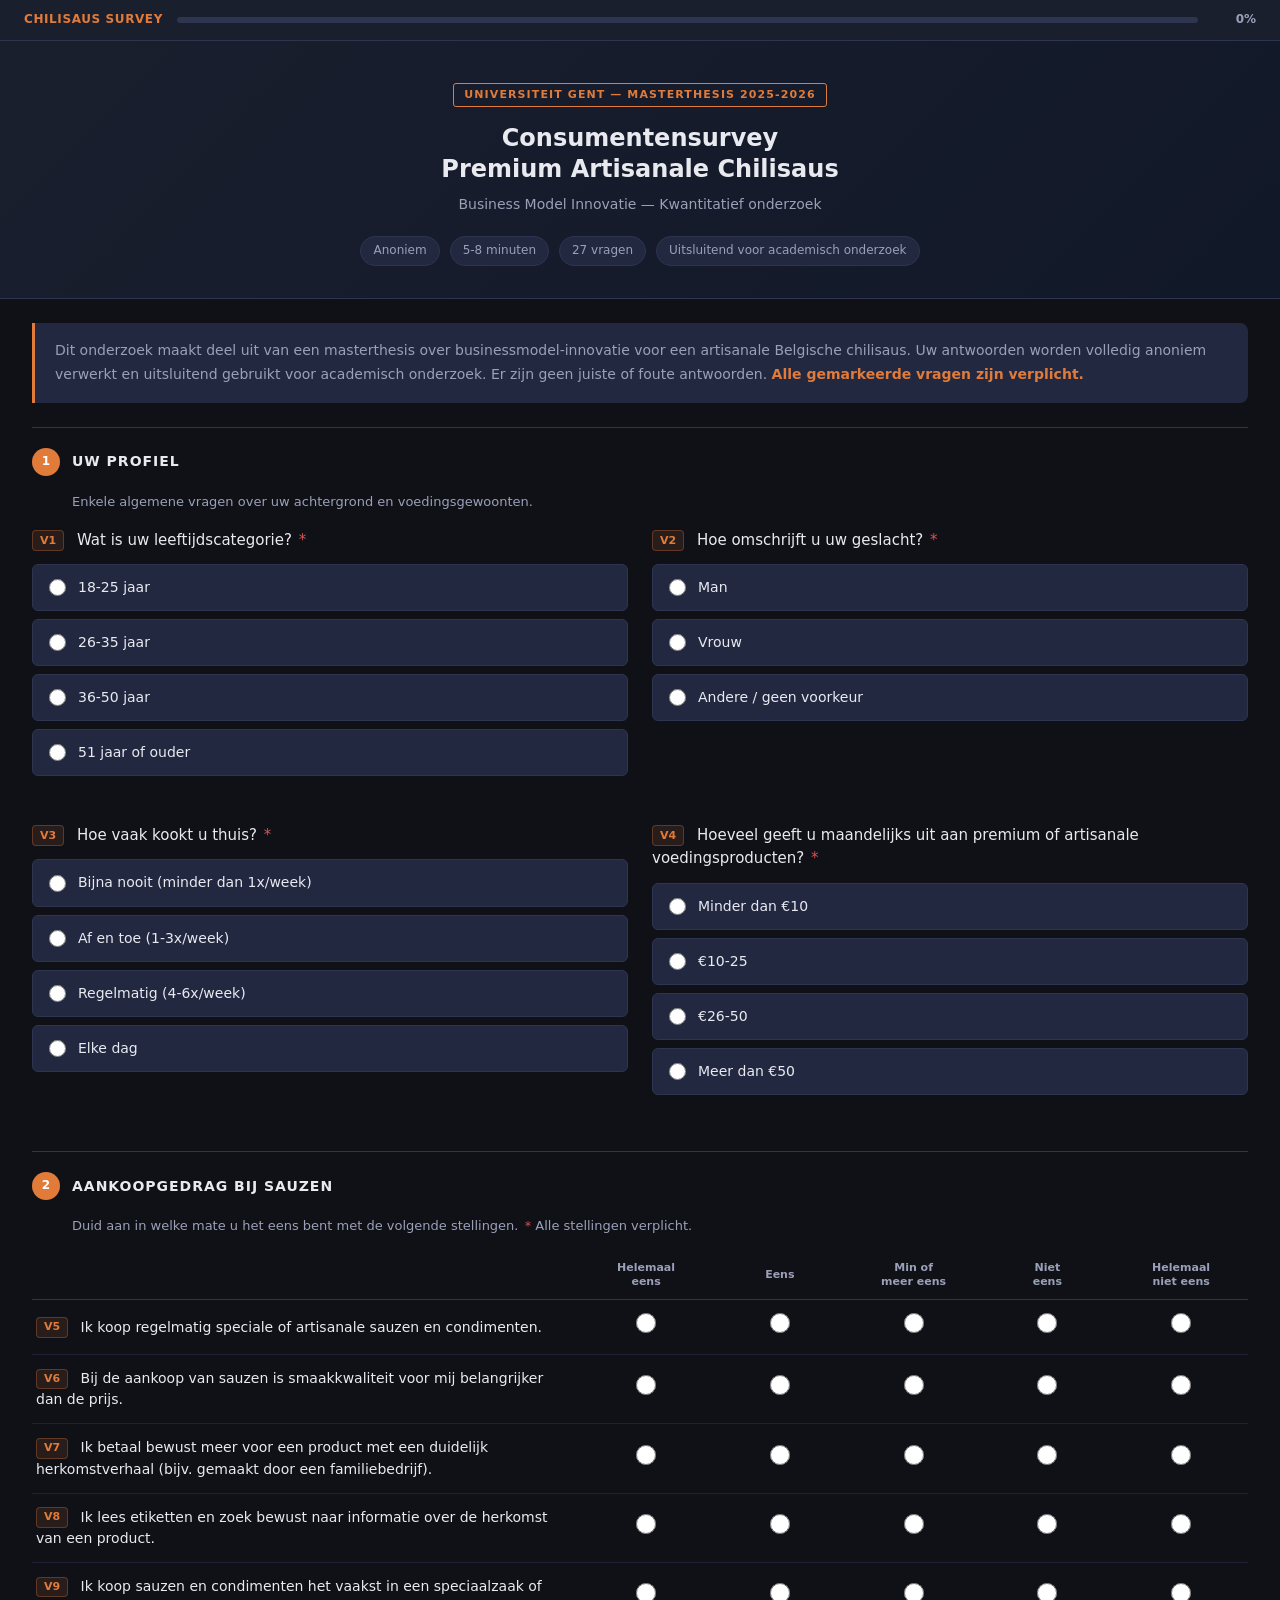
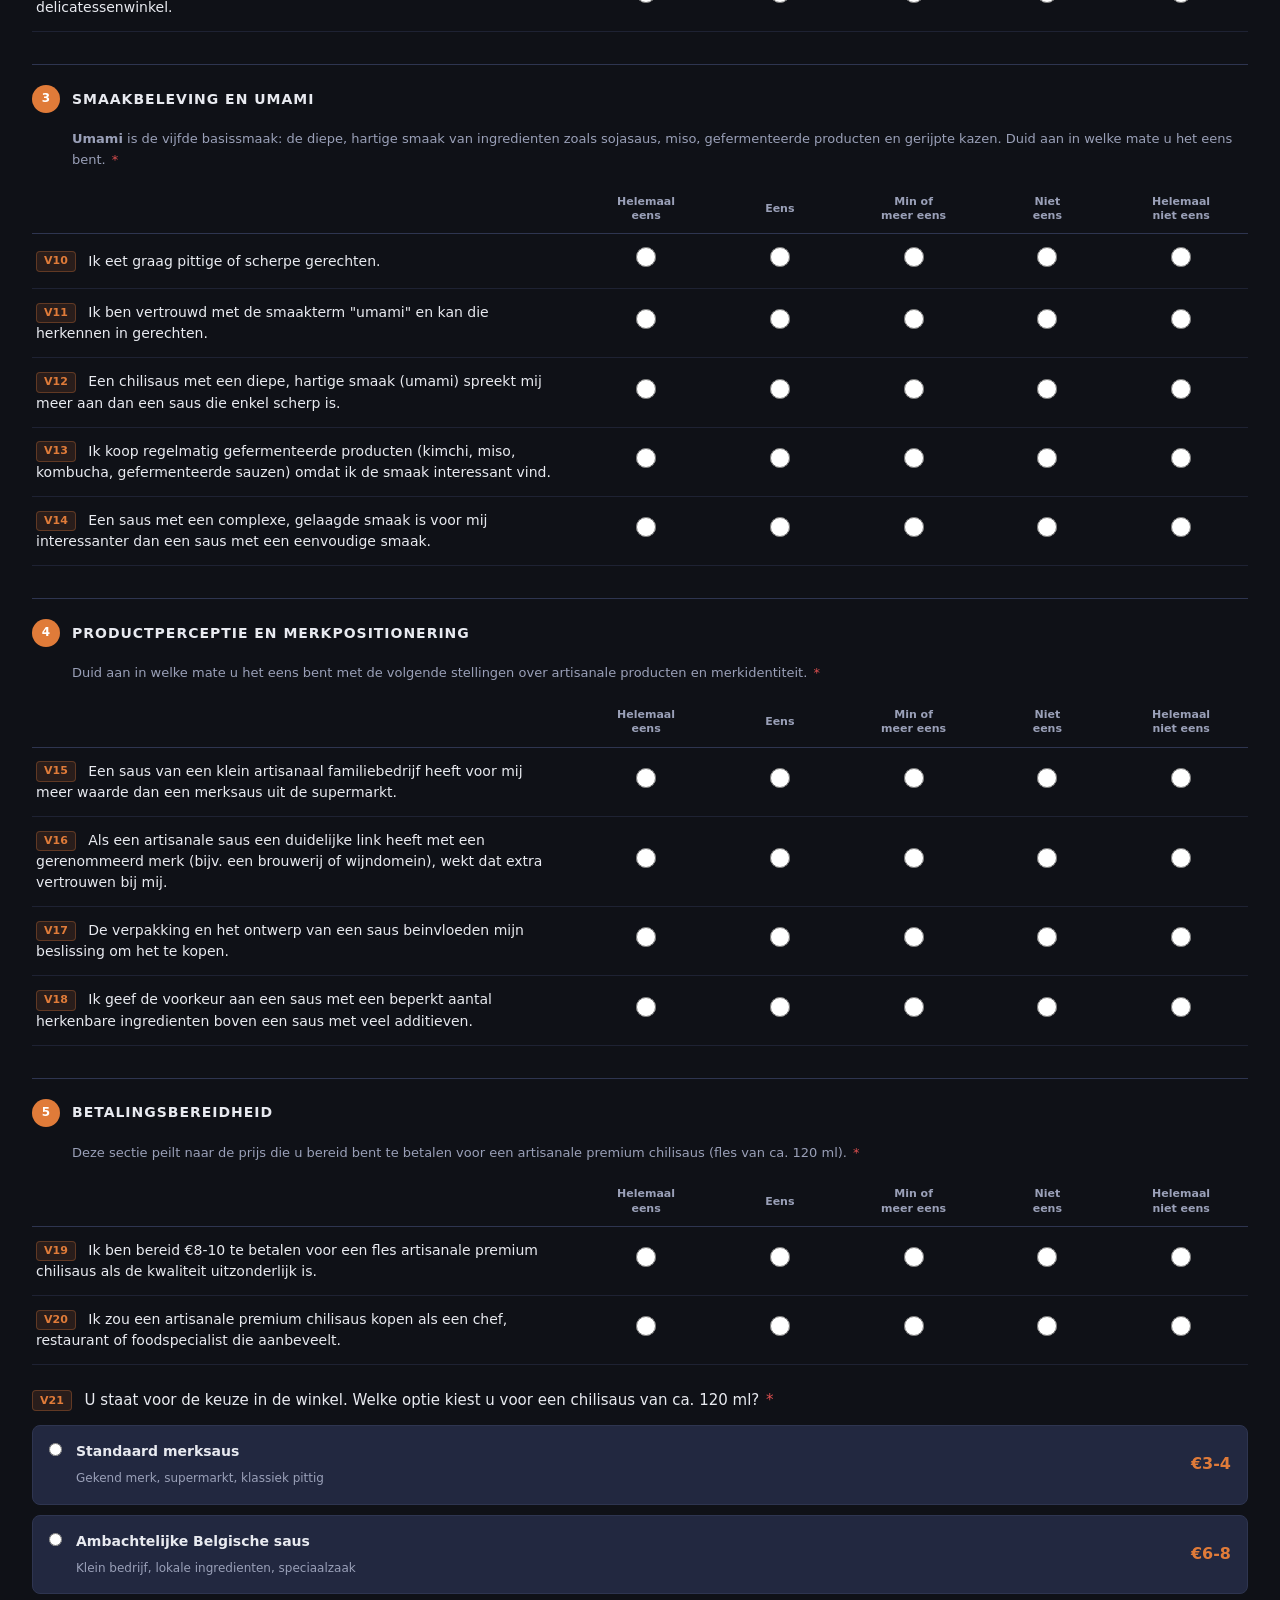
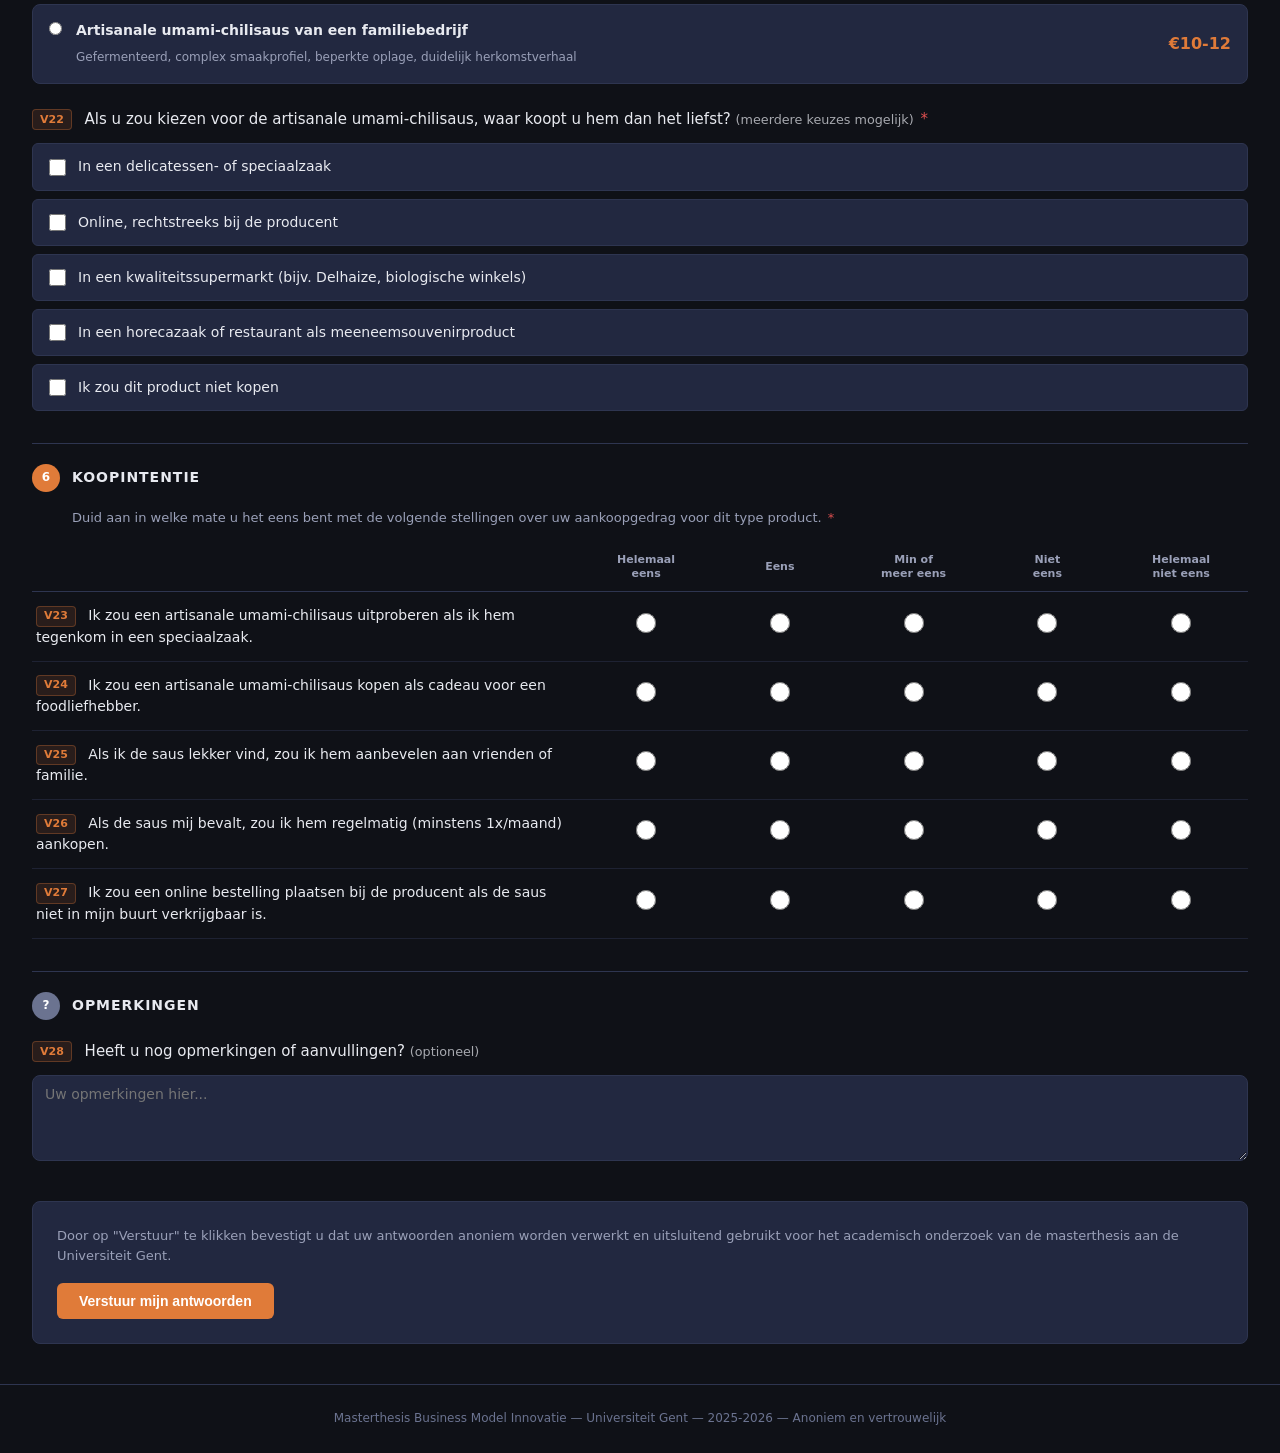
==== commit 270a4f77: "Add files via upload" ====
--- a/index.html
+++ b/index.html
@@ -4,7 +4,81 @@
   <meta charset="UTF-8">
   <meta name="viewport" content="width=device-width, initial-scale=1.0">
   <title>Consumentensurvey - Premium Artisanale Chilisaus</title>
-  <link rel="stylesheet" href="style.css">
+  <style>
+    *, *::before, *::after { box-sizing: border-box; margin: 0; padding: 0; }
+    :root {
+      --bg:#0f1117; --surface:#1a1f2e; --surface2:#222840; --border:#2e3550;
+      --accent:#e07b39; --text:#e8eaf0; --text2:#9aa0b8; --text3:#6b7390;
+      --success:#3dba7e; --error:#e05050; --radius:8px;
+      --font:'Segoe UI',system-ui,-apple-system,sans-serif;
+    }
+    html { scroll-behavior: smooth; }
+    body { background:var(--bg); color:var(--text); font-family:var(--font); font-size:15px; line-height:1.65; min-height:100vh; }
+    h1,h2,h3,h4 { line-height:1.3; font-weight:700; }
+    .btn { display:inline-flex; align-items:center; gap:8px; padding:10px 22px; border:none; border-radius:6px; font-size:14px; font-weight:600; cursor:pointer; transition:opacity 0.15s,transform 0.1s; }
+    .btn:hover { opacity:0.88; transform:translateY(-1px); }
+    .btn-primary { background:var(--accent); color:#fff; }
+    .progress-bar-wrap { position:sticky; top:0; z-index:100; background:var(--surface); border-bottom:1px solid var(--border); padding:10px 24px; display:flex; align-items:center; gap:14px; }
+    .progress-track { flex:1; height:6px; background:var(--border); border-radius:3px; overflow:hidden; }
+    .progress-fill { height:100%; background:var(--accent); border-radius:3px; transition:width 0.3s ease; width:0%; }
+    .progress-label { font-size:12px; font-weight:600; color:var(--text2); white-space:nowrap; min-width:44px; text-align:right; }
+    .progress-logo { font-size:12px; font-weight:700; color:var(--accent); letter-spacing:0.05em; text-transform:uppercase; white-space:nowrap; }
+    .survey-header { background:linear-gradient(135deg,#1a1f2e 0%,#111828 100%); border-bottom:1px solid var(--border); padding:40px 32px 32px; text-align:center; }
+    .survey-header .ugent-tag { display:inline-block; font-size:11px; font-weight:700; letter-spacing:0.1em; text-transform:uppercase; color:var(--accent); border:1px solid var(--accent); padding:2px 10px; border-radius:3px; margin-bottom:16px; }
+    .survey-header h1 { font-size:24px; color:var(--text); margin-bottom:8px; }
+    .survey-header .subtitle { font-size:14px; color:var(--text2); margin-bottom:20px; }
+    .survey-pills { display:flex; justify-content:center; flex-wrap:wrap; gap:10px; }
+    .survey-pill { font-size:12px; color:var(--text2); background:var(--surface2); border:1px solid var(--border); padding:4px 12px; border-radius:20px; }
+    .intro-box { margin:24px 32px; background:var(--surface2); border-left:3px solid var(--accent); border-radius:0 var(--radius) var(--radius) 0; padding:16px 20px; font-size:14px; color:var(--text2); line-height:1.7; }
+    .intro-box strong { color:var(--accent); }
+    .survey-section { margin:0 32px 32px; }
+    .section-header { display:flex; align-items:center; gap:12px; padding:20px 0 12px; border-top:1px solid var(--border); margin-bottom:8px; }
+    .section-num { width:28px; height:28px; border-radius:50%; background:var(--accent); color:#fff; font-size:12px; font-weight:700; display:flex; align-items:center; justify-content:center; flex-shrink:0; }
+    .section-title { font-size:14px; font-weight:700; text-transform:uppercase; letter-spacing:0.07em; color:var(--text); }
+    .section-desc { font-size:13px; color:var(--text2); margin:-4px 0 16px 40px; line-height:1.6; }
+    .question-block { margin-bottom:24px; }
+    .question-text { font-size:15px; font-weight:500; color:var(--text); margin-bottom:12px; line-height:1.55; }
+    .q-num { display:inline-block; font-size:11px; font-weight:700; color:var(--accent); background:rgba(224,123,57,0.12); border:1px solid rgba(224,123,57,0.3); padding:1px 7px; border-radius:4px; margin-right:8px; vertical-align:middle; }
+    .required-star { color:var(--error); margin-left:2px; }
+    .mc-options { display:flex; flex-direction:column; gap:8px; }
+    .mc-option { display:flex; align-items:center; gap:12px; padding:11px 16px; background:var(--surface2); border:1.5px solid var(--border); border-radius:6px; cursor:pointer; font-size:14px; color:var(--text); transition:border-color 0.15s,background 0.15s; }
+    .mc-option:hover { border-color:var(--accent); background:rgba(224,123,57,0.06); }
+    .mc-option input[type="radio"], .mc-option input[type="checkbox"] { width:17px; height:17px; accent-color:var(--accent); flex-shrink:0; cursor:pointer; }
+    .mc-option.selected { border-color:var(--accent); background:rgba(224,123,57,0.1); }
+    .q-grid { display:grid; grid-template-columns:1fr 1fr; gap:24px; }
+    @media (max-width:600px) { .q-grid { grid-template-columns:1fr; } }
+    .likert-wrap { overflow-x:auto; margin-bottom:24px; }
+    .likert-table { width:100%; border-collapse:collapse; table-layout:fixed; min-width:520px; }
+    .likert-table thead th { font-size:11px; font-weight:700; color:var(--text2); text-align:center; padding:8px 4px 10px; border-bottom:1px solid var(--border); line-height:1.3; width:11%; }
+    .likert-table thead th:first-child { text-align:left; width:45%; padding-left:0; }
+    .likert-table tbody tr:hover { background:rgba(255,255,255,0.025); }
+    .likert-table tbody td { text-align:center; padding:13px 4px; border-bottom:1px solid rgba(46,53,80,0.5); vertical-align:middle; }
+    .likert-table tbody td:first-child { text-align:left; font-size:14px; color:var(--text); padding-right:16px; line-height:1.5; }
+    .likert-radio { width:20px; height:20px; accent-color:var(--accent); cursor:pointer; }
+    .price-choice { display:flex; flex-direction:column; gap:10px; }
+    .price-card { display:flex; align-items:flex-start; gap:14px; padding:14px 16px; background:var(--surface2); border:1.5px solid var(--border); border-radius:8px; cursor:pointer; transition:border-color 0.15s,background 0.15s; }
+    .price-card:hover { border-color:var(--accent); background:rgba(224,123,57,0.06); }
+    .price-card.selected { border-color:var(--accent); background:rgba(224,123,57,0.1); }
+    .price-card input { margin-top:3px; accent-color:var(--accent); flex-shrink:0; }
+    .price-card-label { flex:1; }
+    .price-card-label strong { display:block; font-size:14px; color:var(--text); margin-bottom:2px; }
+    .price-card-label span { font-size:12px; color:var(--text2); }
+    .price-tag { font-size:16px; font-weight:700; color:var(--accent); white-space:nowrap; align-self:center; }
+    .field-error { display:none; font-size:12px; color:var(--error); margin-top:6px; }
+    .field-error.visible { display:block; }
+    .submit-section { margin:0 32px 40px; padding:24px; background:var(--surface2); border:1px solid var(--border); border-radius:var(--radius); }
+    .submit-note { font-size:13px; color:var(--text2); margin-bottom:16px; line-height:1.6; }
+    .submit-error { display:none; font-size:13px; color:var(--error); margin-top:12px; }
+    .submit-error.visible { display:block; }
+    .success-screen { display:none; flex-direction:column; align-items:center; justify-content:center; min-height:60vh; text-align:center; padding:48px 32px; }
+    .success-screen.visible { display:flex; }
+    .success-icon { font-size:56px; margin-bottom:24px; }
+    .success-screen h2 { font-size:24px; color:var(--success); margin-bottom:12px; }
+    .success-screen p { font-size:14px; color:var(--text2); max-width:400px; line-height:1.7; }
+    .survey-footer { text-align:center; font-size:12px; color:var(--text3); padding:24px 32px; border-top:1px solid var(--border); }
+    @media (max-width:860px) { .survey-section,.submit-section,.intro-box { margin-left:16px; margin-right:16px; } }
+    @media (max-width:520px) { .survey-header { padding:28px 16px 24px; } .survey-header h1 { font-size:19px; } }
+  </style>
 </head>
 <body>
 
@@ -278,7 +352,7 @@
               <td><input class="likert-radio" type="radio" name="q17" value="1"></td>
             </tr>
             <tr id="block-q18">
-              <td><span class="q-num">V18</span> Ik geef de voorkeur aan een saus met een beperkt aantal herkendbare ingredienten boven een saus met veel additieven.</td>
+              <td><span class="q-num">V18</span> Ik geef de voorkeur aan een saus met een beperkt aantal herkenbare ingredienten boven een saus met veel additieven.</td>
               <td><input class="likert-radio" type="radio" name="q18" value="5"></td>
               <td><input class="likert-radio" type="radio" name="q18" value="4"></td>
               <td><input class="likert-radio" type="radio" name="q18" value="3"></td>
@@ -365,15 +439,15 @@
       </div>
 
       <div class="question-block" id="block-q22">
-        <p class="question-text"><span class="q-num">V22</span> Als u zou kiezen voor de artisanale umami-chilisaus, waar koopt u hem dan het liefst? <span class="required-star">*</span></p>
+        <p class="question-text"><span class="q-num">V22</span> Als u zou kiezen voor de artisanale umami-chilisaus, waar koopt u hem dan het liefst? <span style="font-weight:normal;font-size:0.85em;opacity:0.7;">(meerdere keuzes mogelijk)</span> <span class="required-star">*</span></p>
         <div class="mc-options" data-name="q22">
-          <label class="mc-option"><input type="radio" name="q22" value="a"> In een delicatessen- of speciaalzaak</label>
-          <label class="mc-option"><input type="radio" name="q22" value="b"> Online, rechtstreeks bij de producent</label>
-          <label class="mc-option"><input type="radio" name="q22" value="c"> In een kwaliteitssupermarkt (bijv. Delhaize, biologische winkels)</label>
-          <label class="mc-option"><input type="radio" name="q22" value="d"> In een horecazaak of restaurant als meeneemsouvenirproduct</label>
-          <label class="mc-option"><input type="radio" name="q22" value="e"> Ik zou dit product niet kopen</label>
+          <label class="mc-option"><input type="checkbox" name="q22" value="a"> In een delicatessen- of speciaalzaak</label>
+          <label class="mc-option"><input type="checkbox" name="q22" value="b"> Online, rechtstreeks bij de producent</label>
+          <label class="mc-option"><input type="checkbox" name="q22" value="c"> In een kwaliteitssupermarkt (bijv. Delhaize, biologische winkels)</label>
+          <label class="mc-option"><input type="checkbox" name="q22" value="d"> In een horecazaak of restaurant als meeneemsouvenirproduct</label>
+          <label class="mc-option"><input type="checkbox" name="q22" value="e"> Ik zou dit product niet kopen</label>
         </div>
-        <div class="field-error" id="err-q22">Gelieve een antwoord te selecteren.</div>
+        <div class="field-error" id="err-q22">Gelieve minstens een antwoord te selecteren.</div>
       </div>
     </div>
 
@@ -442,6 +516,18 @@
         </table>
       </div>
       <div class="field-error" id="err-s6">Gelieve alle stellingen te beantwoorden.</div>
+    </div>
+
+    <!-- ── V28: Vrij veld ── -->
+    <div class="survey-section">
+      <div class="section-header">
+        <span class="section-num" style="background:var(--text3);">?</span>
+        <span class="section-title">Opmerkingen</span>
+      </div>
+      <div class="question-block" id="block-q28">
+        <p class="question-text"><span class="q-num">V28</span> Heeft u nog opmerkingen of aanvullingen? <span style="font-weight:normal;font-size:0.85em;opacity:0.7;">(optioneel)</span></p>
+        <textarea id="q28" name="q28" rows="4" style="width:100%;background:var(--surface2);border:1px solid var(--border);border-radius:var(--radius);color:var(--text);padding:10px 12px;font-size:14px;font-family:inherit;resize:vertical;box-sizing:border-box;" placeholder="Uw opmerkingen hier..."></textarea>
+      </div>
     </div>
 
     <!-- ── Submit ── -->
@@ -522,6 +608,13 @@
         i.closest('.mc-option').classList.remove('selected');
       });
       input.closest('.mc-option').classList.add('selected');
+    });
+  });
+
+  // Highlight for checkboxes (toggle per item)
+  document.querySelectorAll('.mc-option input[type="checkbox"]').forEach(input => {
+    input.addEventListener('change', () => {
+      input.closest('.mc-option').classList.toggle('selected', input.checked);
     });
   });
 
@@ -567,9 +660,15 @@
     const data = {};
     for (let i = 1; i <= 27; i++) {
       const key = `q${i}`;
-      const el = document.querySelector(`input[name="${key}"]:checked`);
-      data[key] = el ? el.value : '';
+      if (key === 'q22') {
+        const checked = [...document.querySelectorAll('input[name="q22"]:checked')].map(el => el.value);
+        data[key] = checked.join(',');
+      } else {
+        const el = document.querySelector(`input[name="${key}"]:checked`);
+        data[key] = el ? el.value : '';
+      }
     }
+    data['q28'] = (document.getElementById('q28') || {}).value || '';
     return data;
   }
 
